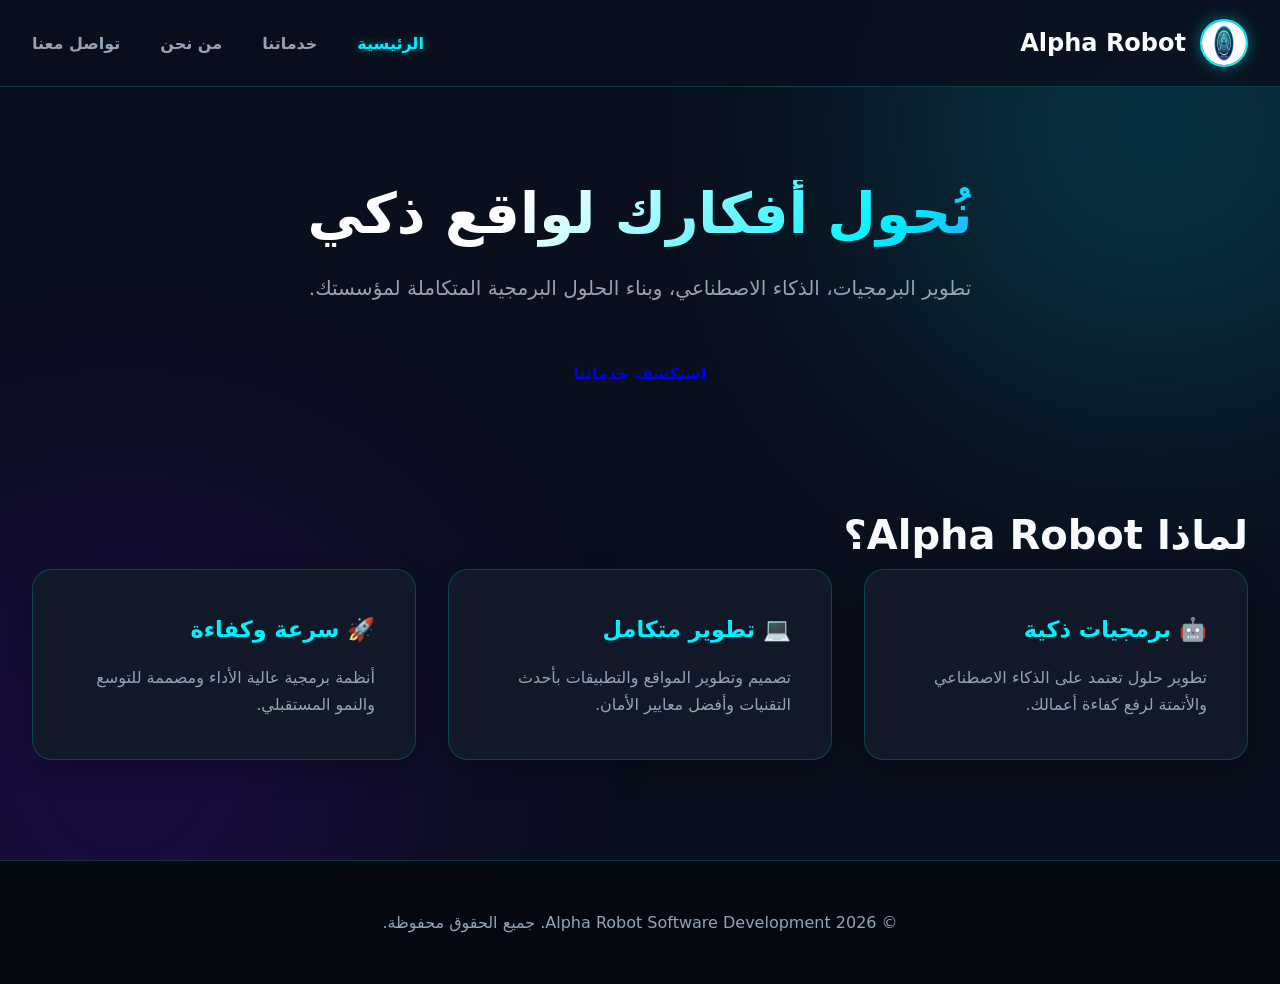
==== index.html @ ecad7620 "Add files via upload" ====
<!DOCTYPE html>
<html lang="ar" dir="rtl">
<head>
    <meta charset="UTF-8">
    <meta name="viewport" content="width=device-width, initial-scale=1.0">
    <title>Alpha Robot | الرئيسية</title>
    <link rel="stylesheet" href="style.css">
</head>
<body>

    <header>
        <div class="nav-container">
            <a href="index.html" class="logo">
                <img src="logo.jpg" alt="Alpha Robot Logo">
                <span>Alpha Robot</span>
            </a>
            <ul class="nav-links">
                <li><a href="index.html" class="active">الرئيسية</a></li>
                <li><a href="services.html">خدماتنا</a></li>
                <li><a href="about.html">من نحن</a></li>
                <li><a href="contact.html">تواصل معنا</a></li>
            </ul>
        </div>
    </header>

    <section class="hero">
        <h1>نُحول أفكارك لواقع ذكي</h1>
        <p>تطوير البرمجيات، الذكاء الاصطناعي، وبناء الحلول البرمجية المتكاملة لمؤسستك.</p>
        <a href="services.html" class="btn">استكشف خدماتنا</a>
    </section>

    <div class="container">
        <h2 class="section-title">لماذا Alpha Robot؟</h2>
        <div class="grid">
            <div class="card">
                <h3>🤖 برمجيات ذكية</h3>
                <p>تطوير حلول تعتمد على الذكاء الاصطناعي والأتمتة لرفع كفاءة أعمالك.</p>
            </div>
            <div class="card">
                <h3>💻 تطوير متكامل</h3>
                <p>تصميم وتطوير المواقع والتطبيقات بأحدث التقنيات وأفضل معايير الأمان.</p>
            </div>
            <div class="card">
                <h3>🚀 سرعة وكفاءة</h3>
                <p>أنظمة برمجية عالية الأداء ومصممة للتوسع والنمو المستقبلي.</p>
            </div>
        </div>
    </div>

    <footer>
        <p>&copy; 2026 Alpha Robot Software Development. جميع الحقوق محفوظة.</p>
    </footer>

    <script src="script.js"></script>
</body>
</html>
---- style.css ----
/* Alpha Robot - Dark Futuristic Theme */
:root {
    --bg-dark: #0a0f1d;
    --card-bg: #111827;
    --card-hover-bg: #1e293b;
    --primary-blue: #0284c7;
    --primary-cyan: #00f2fe;
    --accent-purple: #7f00ff;
    --text-primary: #f8fafc;
    --text-secondary: #94a3b8;
    --border-color: rgba(0, 242, 254, 0.2);
    --border-glow: rgba(0, 242, 254, 0.5);
    --shadow-card: 0 10px 30px rgba(0, 0, 0, 0.3);
}

* {
    margin: 0;
    padding: 0;
    box-sizing: border-box;
    font-family: 'Segoe UI', system-ui, -apple-system, sans-serif;
    direction: rtl;
}

body {
    background: var(--bg-dark);
    color: var(--text-primary);
    line-height: 1.7;
    overflow-x: hidden;
}

/* Background Ambient Glow */
body::before, body::after {
    content: '';
    position: fixed;
    width: 450px;
    height: 450px;
    border-radius: 50%;
    filter: blur(140px);
    z-index: -1;
    opacity: 0.25;
}
body::before {
    top: -100px;
    right: -100px;
    background: var(--primary-cyan);
}
body::after {
    bottom: -100px;
    left: -100px;
    background: var(--accent-purple);
}

/* Header & Navigation */
header {
    background: rgba(10, 15, 29, 0.85);
    backdrop-filter: blur(16px);
    -webkit-backdrop-filter: blur(16px);
    position: fixed;
    top: 0;
    width: 100%;
    z-index: 1000;
    border-bottom: 1px solid var(--border-color);
}

.nav-container {
    max-width: 1280px;
    margin: 0 auto;
    display: flex;
    justify-content: space-between;
    align-items: center;
    padding: 1.2rem 2rem;
}

.logo {
    display: flex;
    align-items: center;
    gap: 14px;
    text-decoration: none;
    color: var(--text-primary);
    font-weight: 800;
    font-size: 1.5rem;
}

.logo img {
    width: 48px;
    height: 48px;
    border-radius: 50%;
    border: 2px solid var(--primary-cyan);
    box-shadow: 0 0 15px rgba(0, 242, 254, 0.4);
}

.nav-links {
    display: flex;
    list-style: none;
    gap: 2.5rem;
}

.nav-links a {
    color: var(--text-secondary);
    text-decoration: none;
    font-weight: 600;
    transition: 0.3s;
}

.nav-links a:hover, .nav-links a.active {
    color: var(--primary-cyan);
    text-shadow: 0 0 10px rgba(0, 242, 254, 0.5);
}

/* Hero Section */
.hero {
    padding: 180px 2rem 100px;
    text-align: center;
}

.badge {
    display: inline-block;
    padding: 6px 16px;
    background: rgba(0, 242, 254, 0.1);
    color: var(--primary-cyan);
    border: 1px solid var(--border-color);
    border-radius: 50px;
    font-size: 0.9rem;
    font-weight: 700;
    margin-bottom: 1.5rem;
}

.hero h1 {
    font-size: 3.5rem;
    font-weight: 900;
    line-height: 1.2;
    margin-bottom: 1.5rem;
    background: linear-gradient(135deg, #ffffff 40%, var(--primary-cyan), var(--accent-purple));
    -webkit-background-clip: text;
    -webkit-text-fill-color: transparent;
}

.hero p {
    color: var(--text-secondary);
    font-size: 1.25rem;
    max-width: 700px;
    margin: 0 auto 2.5rem;
}

.btn-group {
    display: flex;
    justify-content: center;
    gap: 1rem;
}

.btn {
    padding: 0.9rem 2.2rem;
    border-radius: 50px;
    font-weight: 700;
    text-decoration: none;
    transition: all 0.3s ease;
    display: inline-flex;
    align-items: center;
    gap: 8px;
}

.btn-primary {
    background: linear-gradient(135deg, var(--primary-cyan), var(--primary-blue));
    color: #030712;
    box-shadow: 0 0 20px rgba(0, 242, 254, 0.3);
}

.btn-primary:hover {
    transform: translateY(-3px);
    box-shadow: 0 0 30px rgba(0, 242, 254, 0.6);
}

.btn-secondary {
    background: rgba(255, 255, 255, 0.05);
    color: var(--text-primary);
    border: 1px solid var(--border-color);
}

.btn-secondary:hover {
    background: rgba(255, 255, 255, 0.1);
    border-color: var(--primary-cyan);
}

/* Stats Section */
.stats {
    display: flex;
    justify-content: space-around;
    max-width: 1000px;
    margin: 0 auto 80px;
    padding: 2rem;
    background: var(--card-bg);
    border-radius: 20px;
    border: 1px solid var(--border-color);
    box-shadow: var(--shadow-card);
}

.stat-item h3 {
    font-size: 2.2rem;
    font-weight: 800;
    color: var(--primary-cyan);
}

.stat-item p {
    color: var(--text-secondary);
}

/* Container & Cards (تعديل لون الكروت للداكن) */
.container {
    max-width: 1280px;
    margin: 0 auto;
    padding: 0 2rem 100px;
}

.section-header {
    text-align: center;
    margin-bottom: 4rem;
}

.section-title {
    font-size: 2.5rem;
    font-weight: 800;
    color: var(--text-primary);
}

.grid {
    display: grid;
    grid-template-columns: repeat(auto-fit, minmax(320px, 1fr));
    gap: 2rem;
}

/* الكروت الداكنة الجديدة */
.card {
    background: var(--card-bg) !important;
    border: 1px solid var(--border-color) !important;
    padding: 2.5rem;
    border-radius: 20px;
    transition: all 0.3s ease;
    box-shadow: var(--shadow-card);
}

.card:hover {
    transform: translateY(-6px);
    background: var(--card-hover-bg) !important;
    border-color: var(--primary-cyan) !important;
    box-shadow: 0 10px 30px rgba(0, 242, 254, 0.2);
}

.card-icon {
    width: 60px;
    height: 60px;
    background: rgba(0, 242, 254, 0.1);
    border-radius: 14px;
    display: flex;
    align-items: center;
    justify-content: center;
    font-size: 1.8rem;
    margin-bottom: 1.5rem;
}

.card h3 {
    font-size: 1.4rem;
    font-weight: 700;
    margin-bottom: 1rem;
    color: var(--primary-cyan);
}

.card p {
    color: var(--text-secondary);
}

/* Forms (تعديل نموذج التواصل للداكن) */
.contact-form {
    max-width: 650px;
    margin: 0 auto;
    background: var(--card-bg) !important;
    padding: 3rem;
    border-radius: 20px;
    border: 1px solid var(--border-color) !important;
    box-shadow: var(--shadow-card);
}

.form-group {
    margin-bottom: 1.5rem;
}

.form-group label {
    display: block;
    margin-bottom: 0.5rem;
    color: var(--text-primary);
    font-weight: 600;
}

.form-group input, .form-group textarea {
    width: 100%;
    padding: 1rem;
    border-radius: 10px;
    border: 1px solid var(--border-color);
    background: #070b15 !important;
    color: #ffffff !important;
    outline: none;
    transition: 0.3s;
}

.form-group input:focus, .form-group textarea:focus {
    border-color: var(--primary-cyan);
    box-shadow: 0 0 15px rgba(0, 242, 254, 0.3);
}

/* Footer */
footer {
    background: #050811;
    text-align: center;
    padding: 3rem 2rem;
    border-top: 1px solid var(--border-color);
    color: var(--text-secondary);
}

/* ==============================================
   تنسيقات خاصة ببطاقة (من نحن) وروافد التواصل
   ============================================== */

.about-card {
    max-width: 850px;
    margin: 0 auto;
    text-align: center;
}

.company-heading {
    font-size: 1.6rem;
    color: var(--primary-cyan) !important;
    margin-bottom: 1rem;
}

.company-tagline {
    font-size: 1.1rem;
    color: var(--text-light);
    font-weight: 600;
    line-height: 1.8;
    margin-bottom: 1.5rem;
    background: rgba(0, 242, 254, 0.05);
    padding: 1rem;
    border-radius: 12px;
    border: 1px dashed var(--border-color);
}

.company-description {
    font-size: 1.05rem;
    line-height: 1.8;
    margin-bottom: 2rem;
}

.social-divider {
    margin: 2rem 0 1.5rem;
    font-weight: 700;
    color: var(--primary-cyan);
    border-top: 1px solid var(--border-color);
    padding-top: 1.5rem;
}

.social-links-grid {
    display: flex;
    flex-direction: column;
    gap: 12px;
}

.social-btn {
    display: block;
    width: 100%;
    padding: 0.9rem 1.2rem;
    border-radius: 12px;
    text-decoration: none;
    font-weight: 700;
    font-size: 1rem;
    color: #ffffff !important;
    background: #1e293b;
    border: 1px solid var(--border-color);
    transition: all 0.3s ease;
    text-align: center;
}

.social-btn:hover {
    transform: translateY(-3px);
    box-shadow: 0 8px 20px rgba(0, 242, 254, 0.25);
    border-color: var(--primary-cyan);
}

/* ألوان مخصصة لكل منصة عند التمرير بالماوس */
.email-btn:hover { background: #ea4335 !important; }
.insta-btn:hover, .insta-channel-btn:hover { background: linear-gradient(45deg, #f09433, #e6683c, #dc2743, #cc2366, #bc1888) !important; }
.fb-btn:hover { background: #1877f2 !important; }
.telegram-btn:hover { background: #229ed9 !important; }
.wa-btn:hover { background: #25d366 !important; }
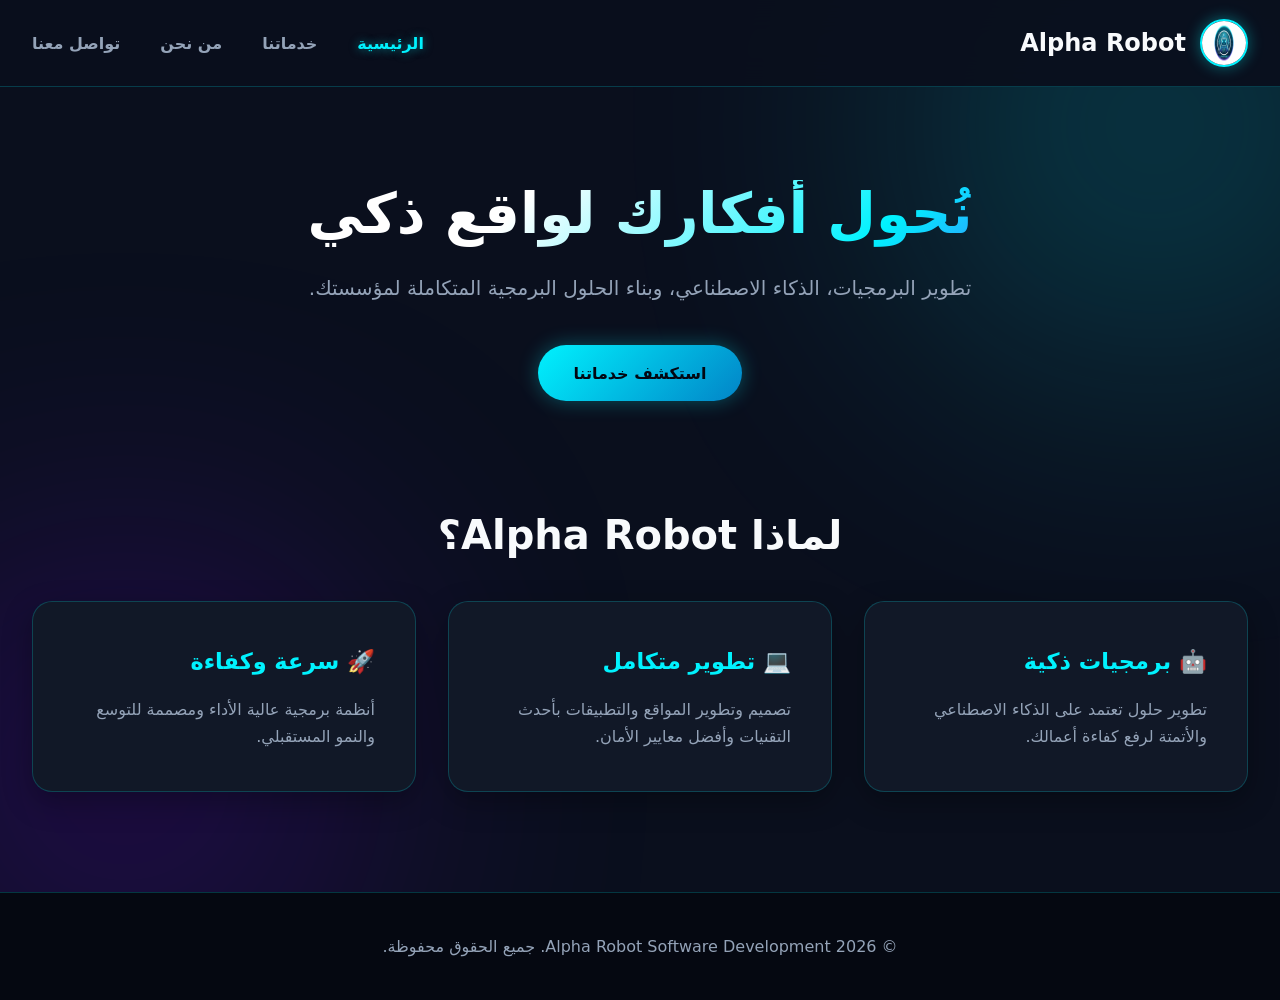
==== commit 114f4043: "Add files via upload" ====
--- a/index.html
+++ b/index.html
@@ -5,6 +5,7 @@
     <meta name="viewport" content="width=device-width, initial-scale=1.0">
     <title>Alpha Robot | الرئيسية</title>
     <link rel="stylesheet" href="style.css">
+    <link rel="stylesheet" href="https://cdnjs.cloudflare.com/ajax/libs/font-awesome/6.5.1/css/all.min.css">
 </head>
 <body>
 
@@ -14,7 +15,12 @@
                 <img src="logo.jpg" alt="Alpha Robot Logo">
                 <span>Alpha Robot</span>
             </a>
-            <ul class="nav-links">
+
+            <button class="menu-toggle" id="menuToggle">
+                <i class="fa-solid fa-bars"></i>
+            </button>
+
+            <ul class="nav-links" id="navLinks">
                 <li><a href="index.html" class="active">الرئيسية</a></li>
                 <li><a href="services.html">خدماتنا</a></li>
                 <li><a href="about.html">من نحن</a></li>
--- a/style.css
+++ b/style.css
@@ -1,4 +1,4 @@
-/* Alpha Robot - Dark Futuristic Theme */
+/* Alpha Robot - Dark Futuristic Responsive Theme */
 :root {
     --bg-dark: #0a0f1d;
     --card-bg: #111827;
@@ -52,7 +52,7 @@
 
 /* Header & Navigation */
 header {
-    background: rgba(10, 15, 29, 0.85);
+    background: rgba(10, 15, 29, 0.95);
     backdrop-filter: blur(16px);
     -webkit-backdrop-filter: blur(16px);
     position: fixed;
@@ -69,6 +69,7 @@
     justify-content: space-between;
     align-items: center;
     padding: 1.2rem 2rem;
+    position: relative;
 }
 
 .logo {
@@ -107,22 +108,27 @@
     text-shadow: 0 0 10px rgba(0, 242, 254, 0.5);
 }
 
+/* زر القائمة المخصص للجوال */
+.menu-toggle {
+    display: none;
+    background: none;
+    border: 1px solid var(--border-color);
+    border-radius: 8px;
+    padding: 8px 12px;
+    font-size: 1.4rem;
+    color: var(--primary-cyan);
+    cursor: pointer;
+    transition: 0.3s;
+}
+
+.menu-toggle:hover {
+    background: rgba(0, 242, 254, 0.1);
+}
+
 /* Hero Section */
 .hero {
     padding: 180px 2rem 100px;
     text-align: center;
-}
-
-.badge {
-    display: inline-block;
-    padding: 6px 16px;
-    background: rgba(0, 242, 254, 0.1);
-    color: var(--primary-cyan);
-    border: 1px solid var(--border-color);
-    border-radius: 50px;
-    font-size: 0.9rem;
-    font-weight: 700;
-    margin-bottom: 1.5rem;
 }
 
 .hero h1 {
@@ -140,12 +146,6 @@
     font-size: 1.25rem;
     max-width: 700px;
     margin: 0 auto 2.5rem;
-}
-
-.btn-group {
-    display: flex;
-    justify-content: center;
-    gap: 1rem;
 }
 
 .btn {
@@ -157,78 +157,39 @@
     display: inline-flex;
     align-items: center;
     gap: 8px;
-}
-
-.btn-primary {
     background: linear-gradient(135deg, var(--primary-cyan), var(--primary-blue));
     color: #030712;
     box-shadow: 0 0 20px rgba(0, 242, 254, 0.3);
-}
-
-.btn-primary:hover {
+    border: none;
+    cursor: pointer;
+}
+
+.btn:hover {
     transform: translateY(-3px);
     box-shadow: 0 0 30px rgba(0, 242, 254, 0.6);
 }
 
-.btn-secondary {
-    background: rgba(255, 255, 255, 0.05);
-    color: var(--text-primary);
-    border: 1px solid var(--border-color);
-}
-
-.btn-secondary:hover {
-    background: rgba(255, 255, 255, 0.1);
-    border-color: var(--primary-cyan);
-}
-
-/* Stats Section */
-.stats {
-    display: flex;
-    justify-content: space-around;
-    max-width: 1000px;
-    margin: 0 auto 80px;
-    padding: 2rem;
-    background: var(--card-bg);
-    border-radius: 20px;
-    border: 1px solid var(--border-color);
-    box-shadow: var(--shadow-card);
-}
-
-.stat-item h3 {
-    font-size: 2.2rem;
-    font-weight: 800;
-    color: var(--primary-cyan);
-}
-
-.stat-item p {
-    color: var(--text-secondary);
-}
-
-/* Container & Cards (تعديل لون الكروت للداكن) */
+/* Container & Cards */
 .container {
     max-width: 1280px;
     margin: 0 auto;
     padding: 0 2rem 100px;
 }
 
-.section-header {
-    text-align: center;
-    margin-bottom: 4rem;
-}
-
 .section-title {
     font-size: 2.5rem;
     font-weight: 800;
     color: var(--text-primary);
+    text-align: center;
+    margin-bottom: 2rem;
 }
 
 .grid {
     display: grid;
-    grid-template-columns: repeat(auto-fit, minmax(320px, 1fr));
+    grid-template-columns: repeat(auto-fit, minmax(300px, 1fr));
     gap: 2rem;
 }
 
-/* الكروت الداكنة الجديدة */
 .card {
     background: var(--card-bg) !important;
     border: 1px solid var(--border-color) !important;
@@ -245,18 +206,6 @@
     box-shadow: 0 10px 30px rgba(0, 242, 254, 0.2);
 }
 
-.card-icon {
-    width: 60px;
-    height: 60px;
-    background: rgba(0, 242, 254, 0.1);
-    border-radius: 14px;
-    display: flex;
-    align-items: center;
-    justify-content: center;
-    font-size: 1.8rem;
-    margin-bottom: 1.5rem;
-}
-
 .card h3 {
     font-size: 1.4rem;
     font-weight: 700;
@@ -268,7 +217,7 @@
     color: var(--text-secondary);
 }
 
-/* Forms (تعديل نموذج التواصل للداكن) */
+/* Forms */
 .contact-form {
     max-width: 650px;
     margin: 0 auto;
@@ -306,23 +255,16 @@
     box-shadow: 0 0 15px rgba(0, 242, 254, 0.3);
 }
 
-/* Footer */
-footer {
-    background: #050811;
-    text-align: center;
-    padding: 3rem 2rem;
-    border-top: 1px solid var(--border-color);
-    color: var(--text-secondary);
-}
-
-/* ==============================================
-   تنسيقات خاصة ببطاقة (من نحن) وروافد التواصل
-   ============================================== */
+/* About Card & Links */
+.about-container {
+    margin-top: 130px;
+}
 
 .about-card {
-    max-width: 850px;
+    max-width: 900px;
     margin: 0 auto;
     text-align: center;
+    padding: 2.5rem;
 }
 
 .company-heading {
@@ -333,7 +275,7 @@
 
 .company-tagline {
     font-size: 1.1rem;
-    color: var(--text-light);
+    color: var(--text-primary);
     font-weight: 600;
     line-height: 1.8;
     margin-bottom: 1.5rem;
@@ -347,6 +289,7 @@
     font-size: 1.05rem;
     line-height: 1.8;
     margin-bottom: 2rem;
+    color: var(--text-secondary);
 }
 
 .social-divider {
@@ -358,24 +301,29 @@
 }
 
 .social-links-grid {
+    display: grid;
+    grid-template-columns: repeat(2, 1fr);
+    gap: 15px;
+}
+
+.social-btn {
     display: flex;
-    flex-direction: column;
-    gap: 12px;
-}
-
-.social-btn {
-    display: block;
-    width: 100%;
+    align-items: center;
+    justify-content: center;
     padding: 0.9rem 1.2rem;
     border-radius: 12px;
     text-decoration: none;
     font-weight: 700;
-    font-size: 1rem;
+    font-size: 0.95rem;
     color: #ffffff !important;
     background: #1e293b;
     border: 1px solid var(--border-color);
     transition: all 0.3s ease;
-    text-align: center;
+}
+
+.social-btn i {
+    margin-left: 10px;
+    font-size: 1.2rem;
 }
 
 .social-btn:hover {
@@ -384,9 +332,90 @@
     border-color: var(--primary-cyan);
 }
 
-/* ألوان مخصصة لكل منصة عند التمرير بالماوس */
+.call-btn:hover { background: #0284c7 !important; }
+.wa-direct-btn:hover, .wa-btn:hover { background: #25d366 !important; }
 .email-btn:hover { background: #ea4335 !important; }
 .insta-btn:hover, .insta-channel-btn:hover { background: linear-gradient(45deg, #f09433, #e6683c, #dc2743, #cc2366, #bc1888) !important; }
 .fb-btn:hover { background: #1877f2 !important; }
 .telegram-btn:hover { background: #229ed9 !important; }
-.wa-btn:hover { background: #25d366 !important; }+
+/* Footer */
+footer {
+    background: #050811;
+    text-align: center;
+    padding: 2.5rem 1.5rem;
+    border-top: 1px solid var(--border-color);
+    color: var(--text-secondary);
+}
+
+/* ==============================================
+   تنسيقات التجاوب مع شاشات الجوال (Mobile Devices)
+   ============================================== */
+@media (max-width: 768px) {
+    .nav-container {
+        padding: 1rem 1.2rem;
+    }
+
+    .menu-toggle {
+        display: block;
+    }
+
+    .nav-links {
+        display: none;
+        position: absolute;
+        top: 100%;
+        right: 0;
+        width: 100%;
+        background: #0d1527;
+        flex-direction: column;
+        padding: 1.5rem;
+        gap: 1.2rem;
+        border-bottom: 1px solid var(--border-color);
+        box-shadow: 0 10px 25px rgba(0, 0, 0, 0.5);
+    }
+
+    .nav-links.show {
+        display: flex;
+    }
+
+    .hero {
+        padding: 130px 1rem 60px;
+    }
+
+    .hero h1 {
+        font-size: 2.2rem;
+    }
+
+    .hero p {
+        font-size: 1rem;
+    }
+
+    .container {
+        padding: 0 1rem 60px;
+    }
+
+    .about-container {
+        margin-top: 100px;
+    }
+
+    .about-card {
+        padding: 1.5rem 1rem;
+    }
+
+    .company-heading {
+        font-size: 1.25rem;
+    }
+
+    .company-tagline, .company-description {
+        font-size: 0.95rem;
+    }
+
+    .social-links-grid {
+        grid-template-columns: 1fr;
+        gap: 12px;
+    }
+
+    .contact-form {
+        padding: 1.5rem 1rem;
+    }
+}
